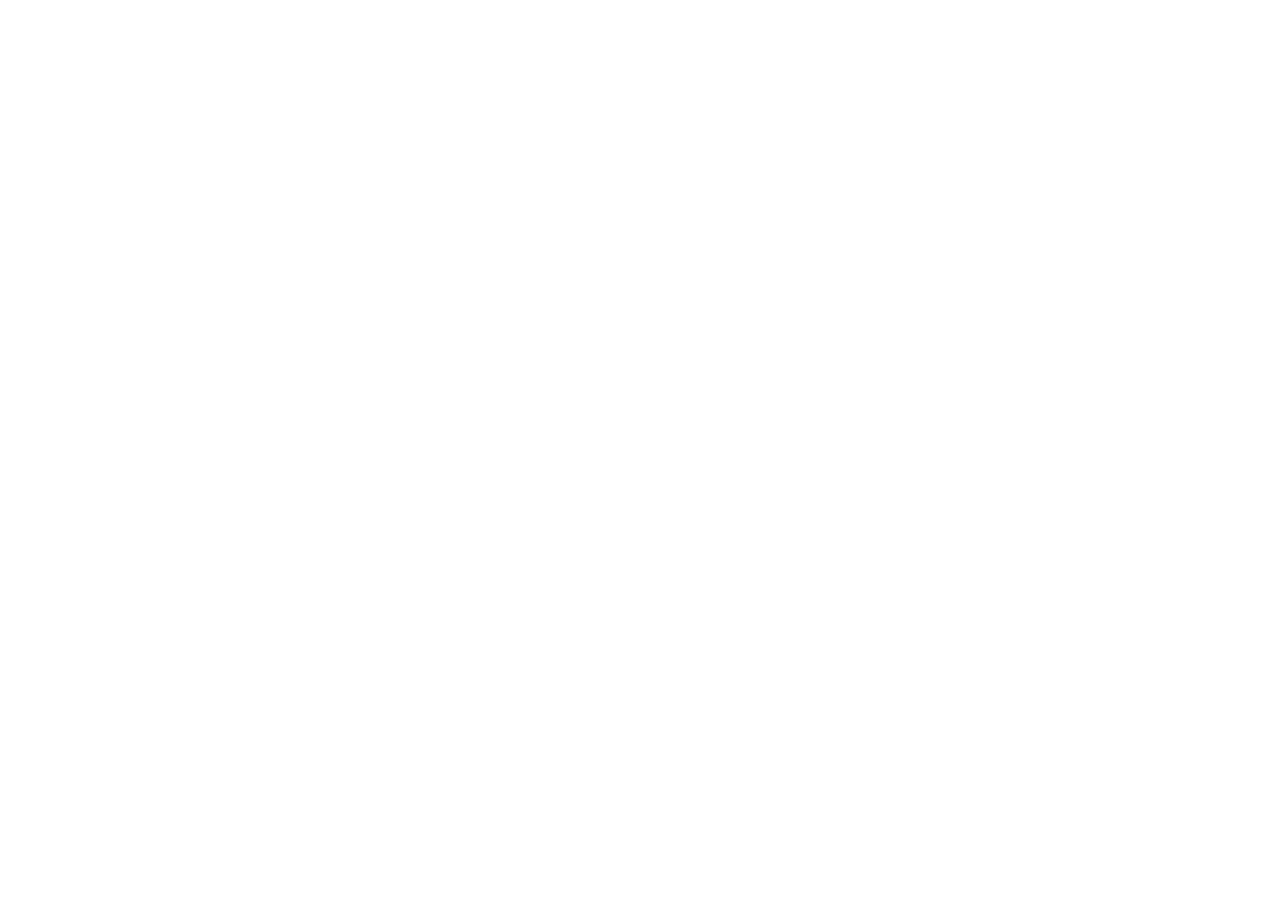
==== index.html @ ae10d7bd "Merge branch 'main' of https://github.com/harrsh45/dd" ====
<!DOCTYPE html>
<html lang="en">
<head>
    <meta charset="UTF-8">
    <meta name="viewport" content="width=device-width, initial-scale=1.0">
    <title>title</title>
</head>
<body>
    
</body>
</html>
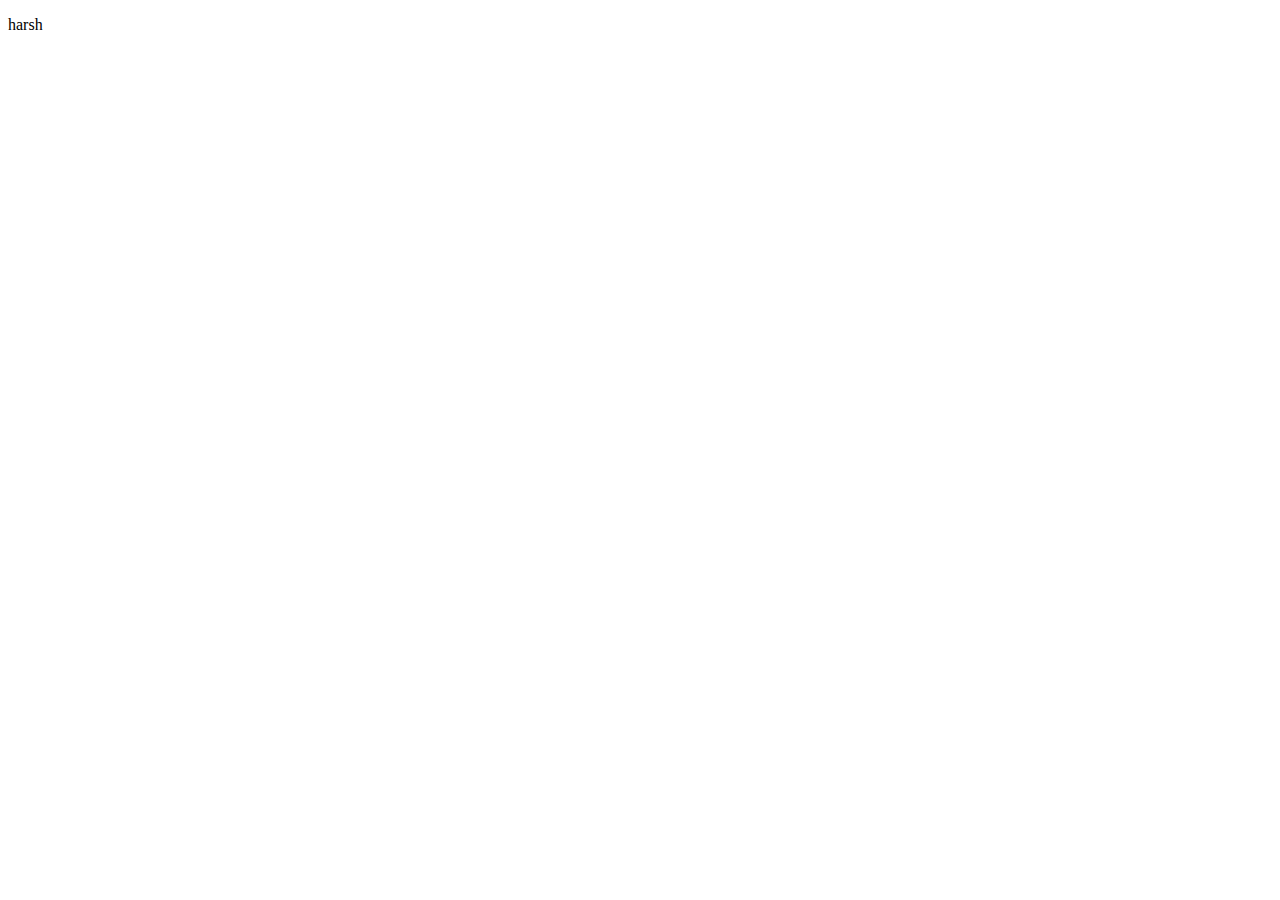
==== commit bf7339db: "ex2" ====
--- a/index.html
+++ b/index.html
@@ -3,9 +3,9 @@
 <head>
     <meta charset="UTF-8">
     <meta name="viewport" content="width=device-width, initial-scale=1.0">
-    <title>title</title>
+    <title>title333</title>
 </head>
 <body>
-    
+    <p>harsh</p>
 </body>
 </html>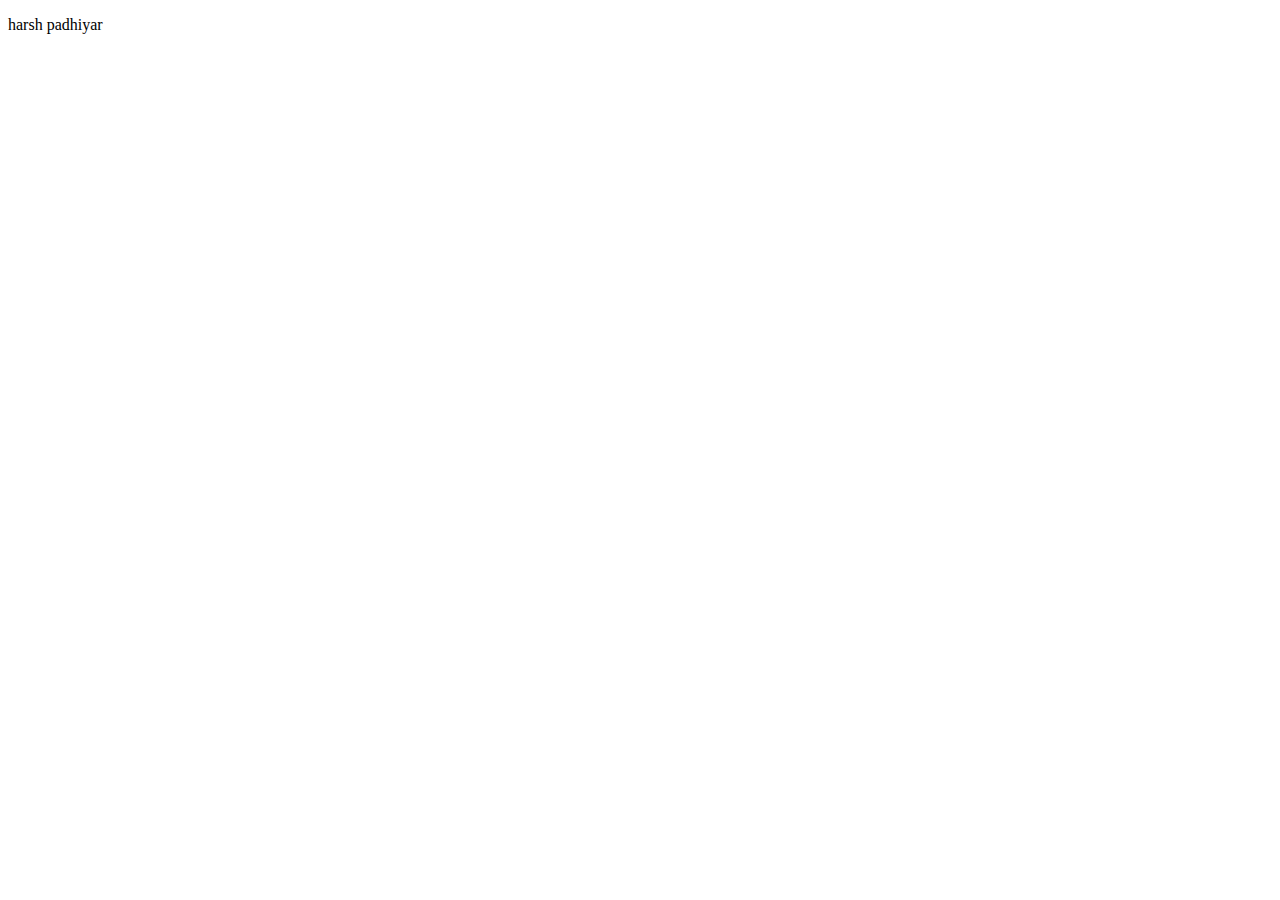
==== commit 289ee992: ""tp"" ====
--- a/index.html
+++ b/index.html
@@ -6,6 +6,6 @@
     <title>title333</title>
 </head>
 <body>
-    <p>harsh</p>
+    <p>harsh padhiyar</p>
 </body>
 </html>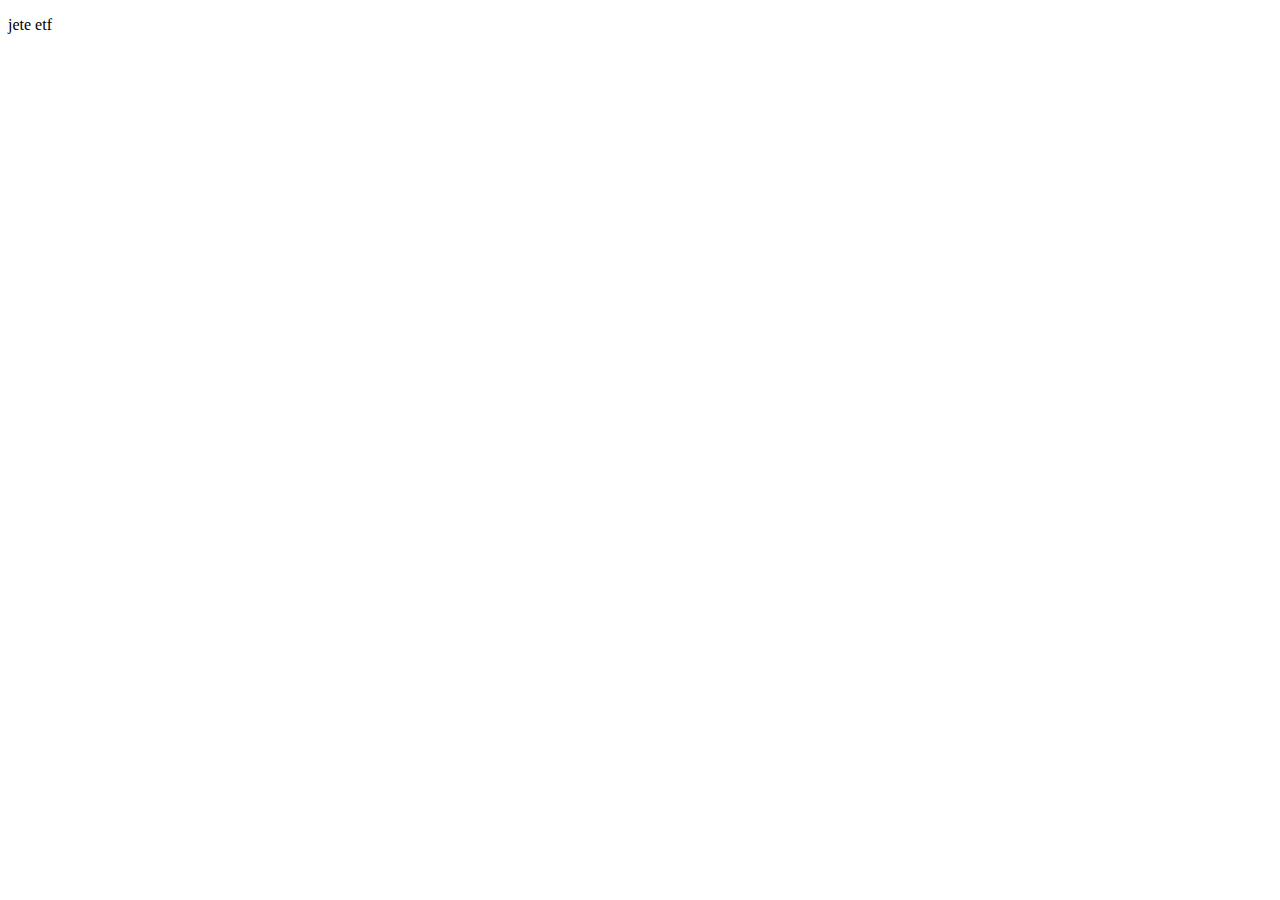
==== commit 7a309db6: ""navbar changesa"" ====
--- a/index.html
+++ b/index.html
@@ -6,6 +6,6 @@
     <title>title333</title>
 </head>
 <body>
-    <p>harsh padhiyar</p>
+    <p>jete etf</p>
 </body>
 </html>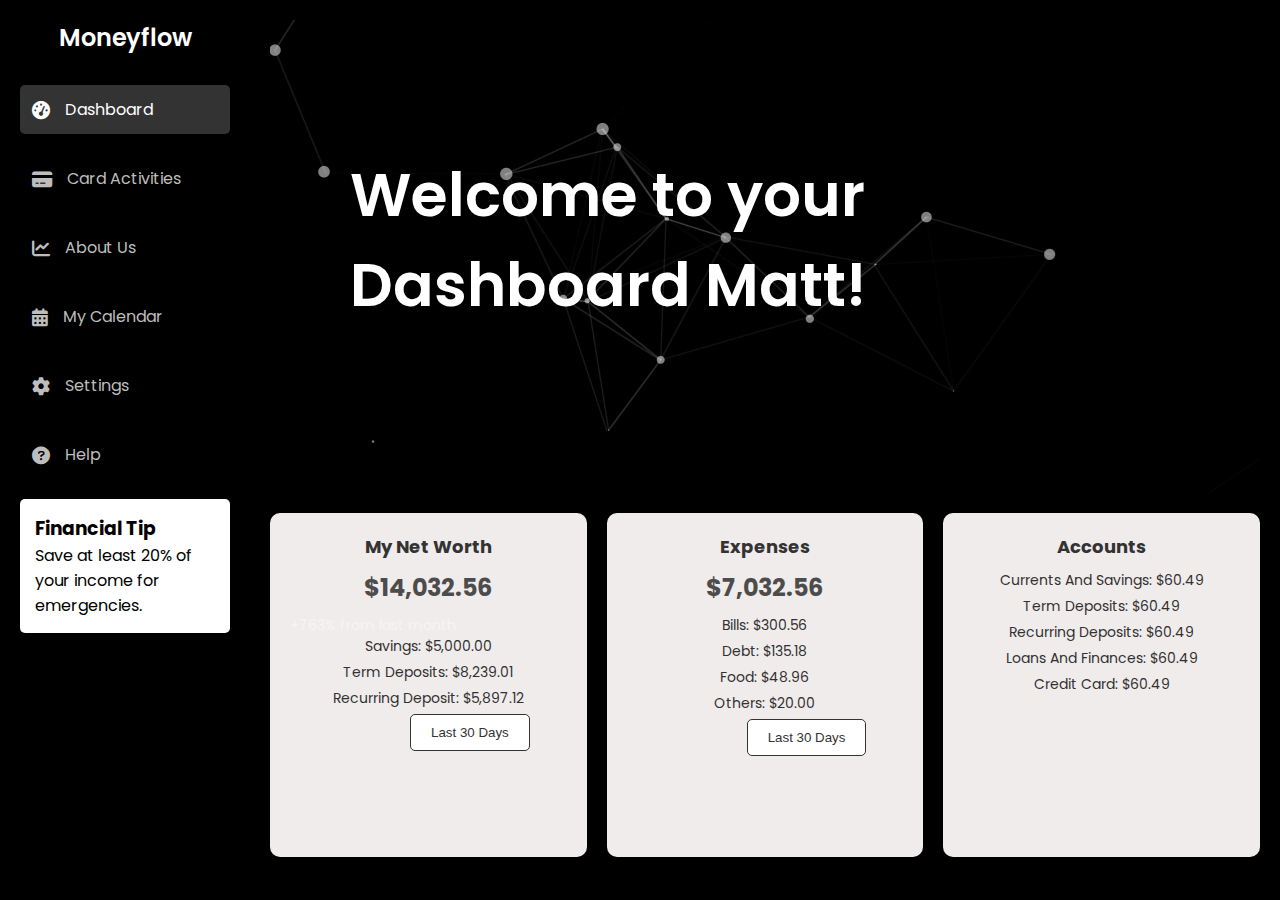
==== commit ca3a4efc: "Landing page" ====
--- a/index.html
+++ b/index.html
@@ -1,11 +1,101 @@
 <!DOCTYPE html>
 <html lang="en">
-<head>
-    <meta charset="UTF-8">
-    <meta name="viewport" content="width=device-width, initial-scale=1.0">
-    <title>title333</title>
-</head>
-<body>
-    <p>jete etf</p>
-</body>
-</html>+  <head>
+    <meta charset="UTF-8" />
+    <meta name="viewport" content="width=device-width, initial-scale=1.0" />
+    <title>Financial Dashboard - Black and White Theme</title>
+    <link rel="stylesheet" href="style.css" />
+    <!-- Font Awesome CDN -->
+    <link
+      rel="stylesheet"
+      href="https://cdnjs.cloudflare.com/ajax/libs/font-awesome/6.0.0-beta3/css/all.min.css"
+    />
+  </head>
+  <body>
+    <div class="dashboard">
+      <div class="sidebar">
+        <h2>Moneyflow</h2>
+        <ul>
+          <li>
+            <a href="#" class="active"
+              ><i class="fas fa-tachometer-alt"></i> Dashboard</a
+            >
+          </li>
+          <li>
+            <a href="#"><i class="fas fa-credit-card"></i> Card Activities</a>
+          </li>
+          <li>
+            <a href="#"><i class="fas fa-chart-line"></i> About Us</a>
+          </li>
+          <li>
+            <a href="#"><i class="fas fa-calendar-alt"></i> My Calendar</a>
+          </li>
+          <li>
+            <a href="#"><i class="fas fa-cog"></i> Settings</a>
+          </li>
+          <li>
+            <a href="#"><i class="fas fa-question-circle"></i> Help</a>
+          </li>
+        </ul>
+        <div class="financial-tip">
+          <h3>Financial Tip</h3>
+          <p>Save at least 20% of your income for emergencies.</p>
+        </div>
+      </div>
+
+      <div class="main-content">
+        <div id="video-banner-container">
+          <video autoplay muted loop class="background-video">
+            <source src="WhatsApp Video 2024-10-20 at 11.51.37_db354dda.mp4" type="video/mp4" />
+            Your browser does not support the video tag.
+          </video>
+          <div class="banner">
+            <h1>
+              Welcome to your Dashboard Matt! <br />
+            </h1>
+            <div class="image-container">
+              
+            </div>
+          </div>
+        </div>
+
+        <div class="content-grid">
+          <div class="card">
+            <h3>My Net Worth</h3>
+            <div class="amount">$14,032.56</div>
+            <div class="growth">+763% from last month</div>
+            <ul>
+              <li>Savings: $5,000.00</li>
+              <li>Term Deposits: $8,239.01</li>
+              <li>Recurring Deposit: $5,897.12</li>
+            </ul>
+            <button class="last-30-days">Last 30 Days</button>
+          </div>
+
+          <div class="card">
+            <h3>Expenses</h3>
+            <div class="amount">$7,032.56</div>
+            <ul>
+              <li>Bills: $300.56</li>
+              <li>Debt: $135.18</li>
+              <li>Food: $48.96</li>
+              <li>Others: $20.00</li>
+            </ul>
+            <button class="last-30-days">Last 30 Days</button>
+          </div>
+
+          <div class="card">
+            <h3>Accounts</h3>
+            <ul>
+              <li>Currents And Savings: $60.49</li>
+              <li>Term Deposits: $60.49</li>
+              <li>Recurring Deposits: $60.49</li>
+              <li>Loans And Finances: $60.49</li>
+              <li>Credit Card: $60.49</li>
+            </ul>
+          </div>
+        </div>
+      </div>
+    </div>
+  </body>
+</html>
--- a/style.css
+++ b/style.css
@@ -0,0 +1,203 @@
+/* General styles */
+@import url("https://fonts.googleapis.com/css2?family=Poppins:wght@300;400;600&display=swap");
+
+* {
+  margin: 0;
+  padding: 0;
+  box-sizing: border-box;
+}
+
+body {
+  font-family: "Poppins", sans-serif;
+  background-color: black; /* Background for rest of the page */
+  color: #f5f5f5; /* Light text for readability */
+}
+
+.dashboard {
+  display: flex;
+  height: 100vh;
+}
+
+/* Video background container */
+#video-banner-container {
+  position: relative;
+  width: 100%;
+  height: 55%; /* Height to match the banner */
+  overflow: hidden;
+}
+
+.background-video {
+  position: absolute;
+  top: 50%;
+  left: 50%;
+  min-width: 100%;
+  min-height: 100%;
+  width: auto;
+  height: auto;
+  z-index: 1; /* Behind the banner */
+  transform: translate(-50%, -50%);
+}
+
+.banner {
+  height: 55%;
+  position: relative;
+  z-index: 2; /* Above the video */
+  background-color: transparent; /* Allow video to show through */
+  color: white; /* White text for banner */
+  padding: 120px 80px;
+  display: flex;
+  justify-content: space-between;
+  align-items: center;
+}
+
+.banner h1 {
+    padding-top: 180px;
+  font-size: 60px;
+  font-weight: 600;
+}
+
+.banner button {
+  background-color: #444;
+  color: #fff;
+  border: none;
+  padding: 10px 20px;
+  border-radius: 5px;
+  cursor: pointer;
+  transition: background 0.3s;
+}
+
+.banner button:hover {
+  background-color: #666;
+}
+
+/* Sidebar styles */
+.sidebar {
+  background-color: black;
+  width: 250px;
+  padding: 20px;
+}
+
+.sidebar h2 {
+  color: #fff;
+  margin-bottom: 30px;
+  text-align: center;
+  font-weight: 600;
+}
+
+.sidebar ul {
+  list-style: none;
+  padding: 0;
+}
+
+.sidebar ul li {
+  margin-bottom: 20px;
+}
+
+.sidebar ul li a {
+  text-decoration: none;
+  color: #bdbdbd;
+  font-size: 16px;
+  display: flex;
+  align-items: center;
+  padding: 12px;
+  border-radius: 5px;
+  transition: background 0.3s, color 0.3s;
+}
+
+.sidebar ul li a i {
+  margin-right: 15px;
+  font-size: 18px;
+}
+
+.sidebar ul li a:hover,
+.sidebar ul li a.active {
+  background-color: #333;
+  color: #fff;
+}
+
+.financial-tip {
+  background-color: white;
+  color: black;
+  padding: 15px;
+  border-radius: 5px;
+  margin-top: 20px;
+  box-shadow: 0 4px 15px rgba(0, 0, 0, 0.3);
+}
+
+/* Main content */
+.main-content {
+  flex: 1;
+  padding: 20px;
+  background-color: black;
+  color: #f5f5f5;
+}
+
+/* Card grid */
+.content-grid {
+  height: 40%;
+  display: grid;
+  grid-template-columns: repeat(3, 1fr);
+  gap: 20px;
+  margin-top: 20px;
+}
+
+.card {
+    height: 100%;
+    background-color: #f0ecec;
+    padding: 20px;
+    border-radius: 10px;
+    box-shadow: 0 0 10px rgba(0, 0, 0, 0.1);
+  }
+  
+  .card h3 {
+    font-size: 18px;
+    margin-bottom: 10px;
+    color: #333;
+    display: flex;
+    align-items: center;
+    justify-content: center;
+  }
+  
+  .card .amount {
+    color: rgb(77, 76, 76);
+    font-size: 24px;
+    font-weight: bold;
+    margin-bottom: 10px;
+    display: flex;
+    align-items: center;
+    justify-content: center;
+  }
+  
+  .card .growth {
+    font-size: 14px;
+  }
+  
+  .card ul {
+    list-style: none;
+    padding: 0;
+    font-size: 14px;
+    color: #323131;
+  }
+  
+  .card ul li {
+    margin-bottom: 5px;
+    display: flex;
+    align-items: center;
+    justify-content: center;
+  }
+  button.last-30-days {
+    margin-left: 120px;
+    background-color: #fff; /* White background */
+    color: #333; /* Dark text for readability */
+    border: 1px solid #333; /* Dark border */
+    padding: 10px 20px;
+    border-radius: 5px;
+    cursor: pointer;
+    transition: background-color 0.3s, color 0.3s, border-color 0.3s;
+  }
+  
+  button.last-30-days:hover {
+    background-color: #333; /* Dark background on hover */
+    color: #fff; /* White text on hover */
+    border-color: #fff; /* Border changes to white */
+  }
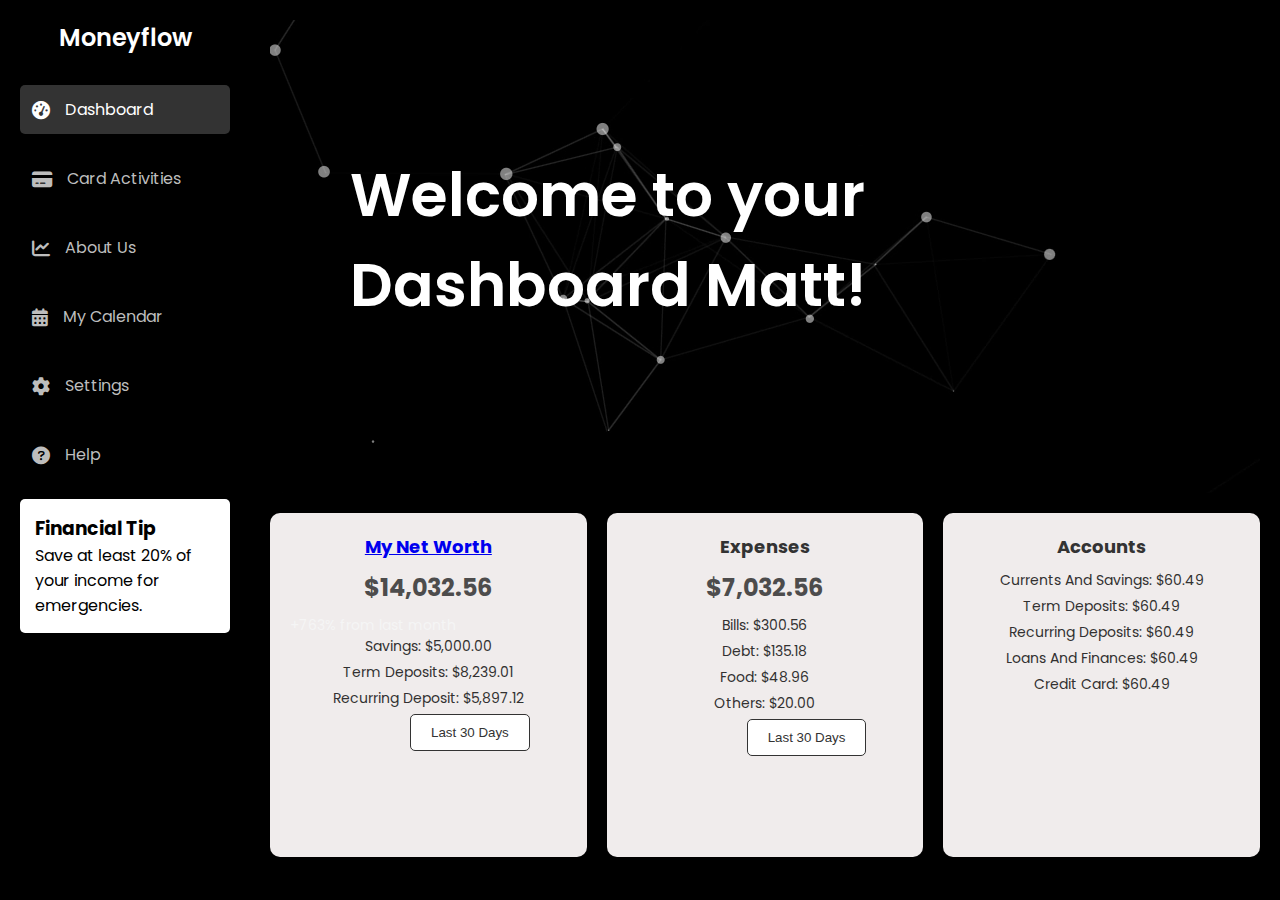
==== commit ad22e1d7: "d" ====
--- a/index.html
+++ b/index.html
@@ -25,10 +25,10 @@
             <a href="#"><i class="fas fa-credit-card"></i> Card Activities</a>
           </li>
           <li>
-            <a href="#"><i class="fas fa-chart-line"></i> About Us</a>
+            <a href="About us.html"><i class="fas fa-chart-line"></i> About Us</a>
           </li>
           <li>
-            <a href="#"><i class="fas fa-calendar-alt"></i> My Calendar</a>
+            <a href="calender.html"><i class="fas fa-calendar-alt"></i> My Calendar</a>
           </li>
           <li>
             <a href="#"><i class="fas fa-cog"></i> Settings</a>
@@ -60,8 +60,8 @@
         </div>
 
         <div class="content-grid">
-          <div class="card">
-            <h3>My Net Worth</h3>
+          <div class="card" >
+            <h3><a href="graph.html">My Net Worth</a></h3>
             <div class="amount">$14,032.56</div>
             <div class="growth">+763% from last month</div>
             <ul>
@@ -72,18 +72,17 @@
             <button class="last-30-days">Last 30 Days</button>
           </div>
 
-          <div class="card">
+          <div class="card" onclick="window.location.href='graph.html'" style="cursor: pointer;">
             <h3>Expenses</h3>
             <div class="amount">$7,032.56</div>
             <ul>
-              <li>Bills: $300.56</li>
-              <li>Debt: $135.18</li>
-              <li>Food: $48.96</li>
-              <li>Others: $20.00</li>
+                <li>Bills: $300.56</li>
+                <li>Debt: $135.18</li>
+                <li>Food: $48.96</li>
+                <li>Others: $20.00</li>
             </ul>
             <button class="last-30-days">Last 30 Days</button>
-          </div>
-
+        </div>
           <div class="card">
             <h3>Accounts</h3>
             <ul>
@@ -98,4 +97,4 @@
       </div>
     </div>
   </body>
-</html>
+</html>--- a/style.css
+++ b/style.css
@@ -1,4 +1,3 @@
-/* General styles */
 @import url("https://fonts.googleapis.com/css2?family=Poppins:wght@300;400;600&display=swap");
 
 * {
@@ -200,4 +199,4 @@
     background-color: #333; /* Dark background on hover */
     color: #fff; /* White text on hover */
     border-color: #fff; /* Border changes to white */
-  }
+  }